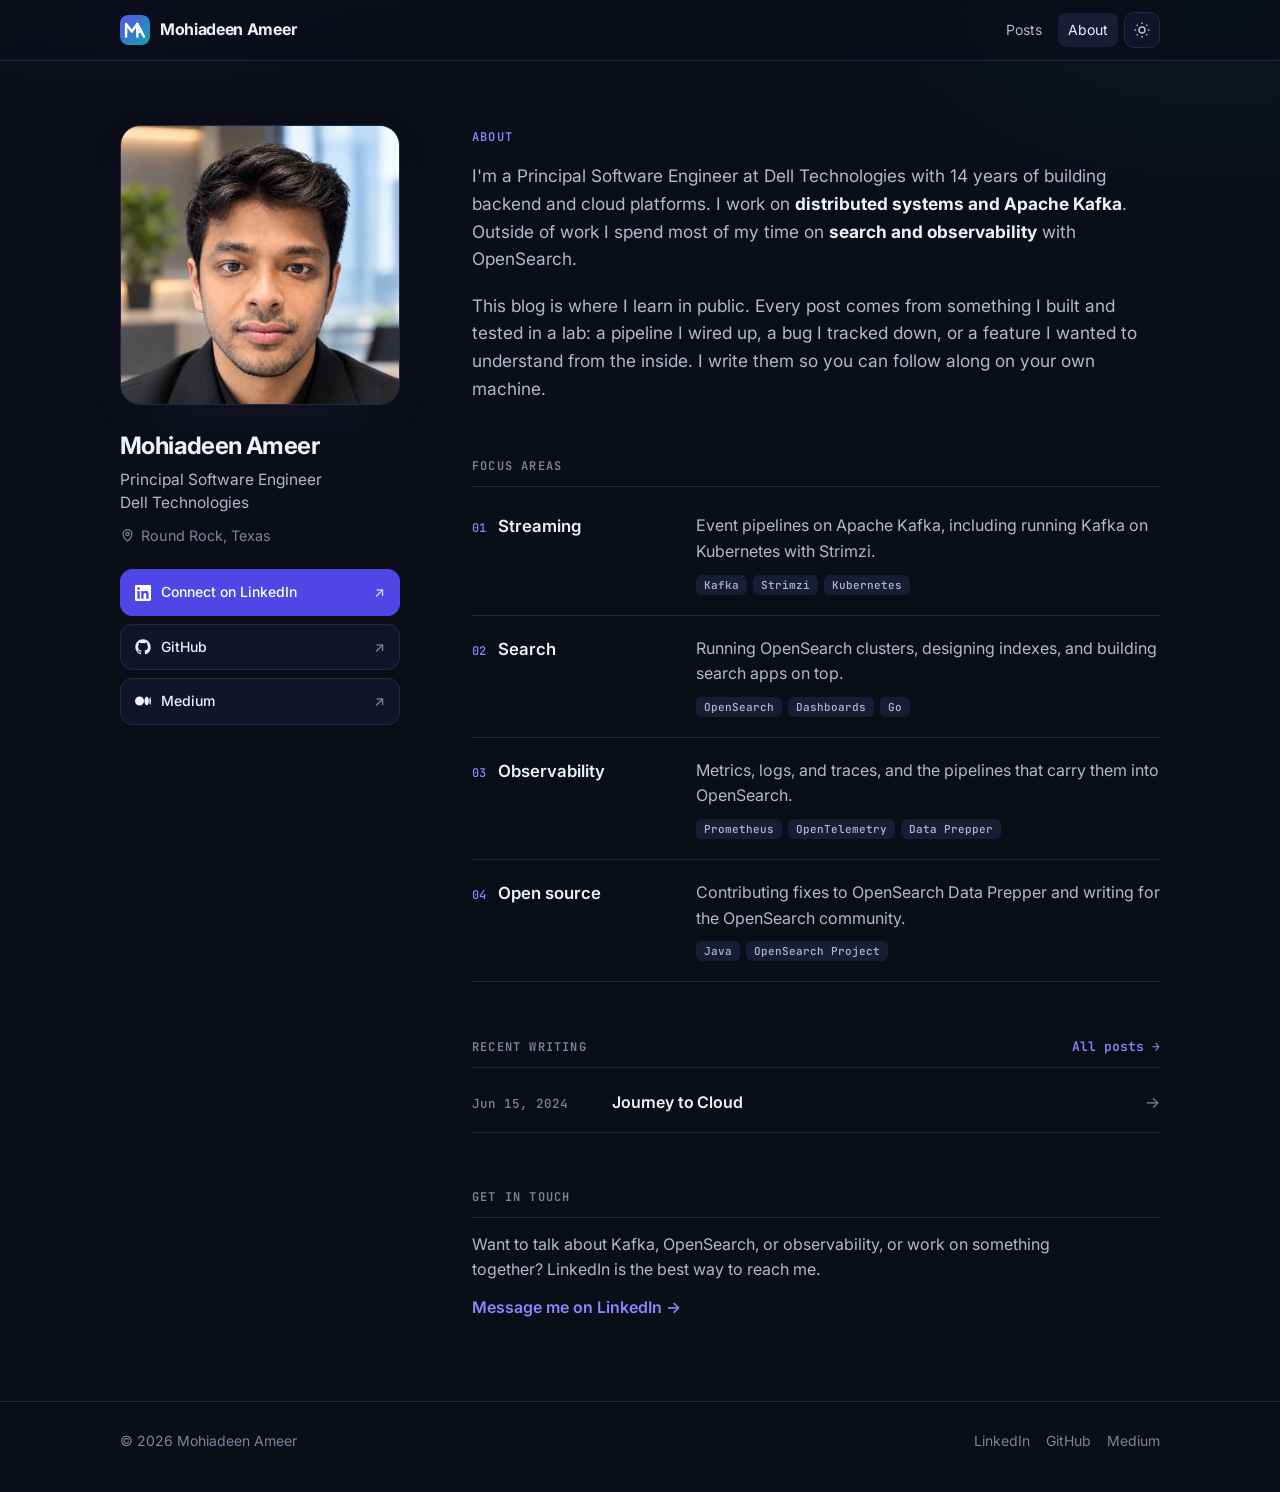
==== about.html @ a3911736 "Tech Blogs: Markdown blog for GitHub Pages" ====
<!DOCTYPE html>
<html lang="en">
<head>
<meta charset="UTF-8">
<meta name="viewport" content="width=device-width, initial-scale=1.0">
<title>Tech Blogs</title>
<meta name="description" content="Mohiadeen Ameer: Principal Software Engineer at Dell Technologies, working on distributed systems, Apache Kafka, search, and observability.">
<script>var t="dark";try{t=localStorage.getItem("theme")||"dark"}catch(e){}document.documentElement.setAttribute("data-theme",t)</script>
<link rel="preconnect" href="https://fonts.googleapis.com">
<link rel="preconnect" href="https://fonts.gstatic.com" crossorigin>
<link href="https://fonts.googleapis.com/css2?family=Inter:wght@400;500;600;650;700&family=JetBrains+Mono:wght@400;500;600;700&display=swap" rel="stylesheet">
<link rel="stylesheet" href="assets/style.css?v=8">
<link rel="icon" type="image/svg+xml" href="assets/favicon.svg?v=3">
<link rel="icon" type="image/png" sizes="32x32" href="assets/favicon-32.png?v=3">
<link rel="shortcut icon" href="favicon.ico?v=3">
<link rel="apple-touch-icon" href="assets/apple-touch-icon.png?v=3">
</head>
<body>
<header class="topbar">
  <div class="wrap">
    <a class="brand" href="./"><img class="brand-logo" src="assets/logo.svg" alt="" width="30" height="30"><span>Mohiadeen Ameer</span></a>
    <nav class="nav">
      <a href="./">Posts</a>
      <a href="about.html" aria-current="page">About</a>
      <button class="icon-btn" id="themeBtn" aria-label="Toggle dark mode">
        <svg class="theme-moon" viewBox="0 0 24 24" fill="none" stroke="currentColor" stroke-width="2"><path d="M21 12.8A9 9 0 1 1 11.2 3a7 7 0 0 0 9.8 9.8z"/></svg>
        <svg class="theme-sun" viewBox="0 0 24 24" fill="none" stroke="currentColor" stroke-width="2"><circle cx="12" cy="12" r="4"/><path d="M12 2v2M12 20v2M4.9 4.9l1.4 1.4M17.7 17.7l1.4 1.4M2 12h2M20 12h2M4.9 19.1l1.4-1.4M17.7 6.3l1.4-1.4"/></svg>
      </button>
    </nav>
  </div>
</header>

<main class="wrap about">
  <aside class="profile">
    <img class="avatar" src="assets/me.jpg" alt="Portrait of Mohiadeen Ameer" width="400" height="400">
    <h1>Mohiadeen Ameer</h1>
    <p class="profile-role">Principal Software Engineer<br>Dell Technologies</p>
    <p class="profile-loc">
      <svg viewBox="0 0 24 24" fill="none" stroke="currentColor" stroke-width="2"><path d="M12 21s-7-6.1-7-11.5a7 7 0 0 1 14 0C19 14.9 12 21 12 21z"/><circle cx="12" cy="9.5" r="2.5"/></svg>
      Round Rock, Texas
    </p>
    <div class="links">
      <a class="link-row primary" href="https://www.linkedin.com/in/mohiadeen-ameer/" target="_blank" rel="noopener">
        <svg viewBox="0 0 24 24" fill="currentColor"><path d="M20.45 20.45h-3.56v-5.57c0-1.33-.02-3.04-1.85-3.04-1.85 0-2.14 1.45-2.14 2.94v5.67H9.35V9h3.41v1.56h.05c.48-.9 1.64-1.85 3.37-1.85 3.6 0 4.27 2.37 4.27 5.46v6.28zM5.34 7.43a2.06 2.06 0 1 1 0-4.13 2.06 2.06 0 0 1 0 4.13zM7.12 20.45H3.56V9h3.56v11.45zM22.22 0H1.77C.79 0 0 .77 0 1.73v20.54C0 23.23.79 24 1.77 24h20.45c.98 0 1.78-.77 1.78-1.73V1.73C24 .77 23.2 0 22.22 0z"/></svg>
        <span>Connect on LinkedIn</span><span class="arrow">↗</span>
      </a>
      <a class="link-row" href="https://github.com/mohiadeen-ameer" target="_blank" rel="noopener">
        <svg viewBox="0 0 24 24" fill="currentColor"><path d="M12 .5C5.65.5.5 5.65.5 12c0 5.08 3.29 9.39 7.86 10.91.58.1.79-.25.79-.56v-2c-3.2.7-3.87-1.37-3.87-1.37-.52-1.33-1.28-1.68-1.28-1.68-1.04-.71.08-.7.08-.7 1.15.08 1.76 1.18 1.76 1.18 1.03 1.76 2.69 1.25 3.35.96.1-.75.4-1.25.73-1.54-2.55-.29-5.24-1.28-5.24-5.69 0-1.26.45-2.29 1.18-3.09-.12-.29-.51-1.46.11-3.05 0 0 .97-.31 3.17 1.18a11 11 0 0 1 5.77 0c2.2-1.49 3.17-1.18 3.17-1.18.62 1.59.23 2.76.11 3.05.74.8 1.18 1.83 1.18 3.09 0 4.42-2.69 5.39-5.26 5.68.41.36.78 1.06.78 2.14v3.17c0 .31.21.67.8.56A11.5 11.5 0 0 0 23.5 12C23.5 5.65 18.35.5 12 .5z"/></svg>
        <span>GitHub</span><span class="arrow">↗</span>
      </a>
      <a class="link-row" href="https://medium.com/@mohiadeen-ameer" target="_blank" rel="noopener">
        <svg viewBox="0 0 24 24" fill="currentColor"><path d="M13.54 12a6.8 6.8 0 0 1-6.77 6.82A6.8 6.8 0 0 1 0 12a6.8 6.8 0 0 1 6.77-6.82A6.8 6.8 0 0 1 13.54 12zm7.42 0c0 3.54-1.51 6.42-3.38 6.42-1.87 0-3.39-2.88-3.39-6.42s1.52-6.42 3.39-6.42 3.38 2.88 3.38 6.42M24 12c0 3.17-.53 5.75-1.19 5.75-.66 0-1.19-2.58-1.19-5.75s.53-5.75 1.19-5.75C23.47 6.25 24 8.83 24 12z"/></svg>
        <span>Medium</span><span class="arrow">↗</span>
      </a>
    </div>
  </aside>

  <div class="about-main">
    <p class="kicker-line">About</p>
    <div class="prose about-bio">
      <p>I'm a Principal Software Engineer at Dell Technologies with 14 years of building backend and cloud platforms. I work on <strong>distributed systems and Apache Kafka</strong>. Outside of work I spend most of my time on <strong>search and observability</strong> with OpenSearch.</p>
      <p>This blog is where I learn in public. Every post comes from something I built and tested in a lab: a pipeline I wired up, a bug I tracked down, or a feature I wanted to understand from the inside. I write them so you can follow along on your own machine.</p>
    </div>

    <section class="about-section">
      <h3 class="section-h">Focus areas</h3>
      <div class="focus-list">
        <div class="focus-row">
          <div class="focus-k"><span class="num">01</span>Streaming</div>
          <div class="focus-v"><p>Event pipelines on Apache Kafka, including running Kafka on Kubernetes with Strimzi.</p><div class="tags"><span class="tag">Kafka</span><span class="tag">Strimzi</span><span class="tag">Kubernetes</span></div></div>
        </div>
        <div class="focus-row">
          <div class="focus-k"><span class="num">02</span>Search</div>
          <div class="focus-v"><p>Running OpenSearch clusters, designing indexes, and building search apps on top.</p><div class="tags"><span class="tag">OpenSearch</span><span class="tag">Dashboards</span><span class="tag">Go</span></div></div>
        </div>
        <div class="focus-row">
          <div class="focus-k"><span class="num">03</span>Observability</div>
          <div class="focus-v"><p>Metrics, logs, and traces, and the pipelines that carry them into OpenSearch.</p><div class="tags"><span class="tag">Prometheus</span><span class="tag">OpenTelemetry</span><span class="tag">Data Prepper</span></div></div>
        </div>
        <div class="focus-row">
          <div class="focus-k"><span class="num">04</span>Open source</div>
          <div class="focus-v"><p>Contributing fixes to OpenSearch Data Prepper and writing for the OpenSearch community.</p><div class="tags"><span class="tag">Java</span><span class="tag">OpenSearch Project</span></div></div>
        </div>
      </div>
    </section>

    <section class="about-section">
      <h3 class="section-h">Recent writing <a class="see-all" href="./">All posts →</a></h3>
      <div class="post-rows" id="latest"><p class="empty">Loading posts…</p></div>
    </section>

    <section class="about-section contact">
      <h3 class="section-h">Get in touch</h3>
      <p>Want to talk about Kafka, OpenSearch, or observability, or work on something together? LinkedIn is the best way to reach me.</p>
      <a class="contact-link" href="https://www.linkedin.com/in/mohiadeen-ameer/" target="_blank" rel="noopener">Message me on LinkedIn →</a>
    </section>
  </div>
</main>

<footer class="site-footer">
  <div class="wrap">
    <span>© <span id="year"></span> Mohiadeen Ameer</span>
    <span class="foot-links"><a href="https://www.linkedin.com/in/mohiadeen-ameer/" target="_blank" rel="noopener">LinkedIn</a><a href="https://github.com/mohiadeen-ameer" target="_blank" rel="noopener">GitHub</a><a href="https://medium.com/@mohiadeen-ameer" target="_blank" rel="noopener">Medium</a></span>
  </div>
</footer>

<script src="assets/common.js?v=8"></script>
<script>
document.getElementById("year").textContent = new Date().getFullYear();
loadPosts().then(function (posts) {
  var el = document.getElementById("latest");
  if (!posts.length) { el.innerHTML = '<p class="empty">Posts coming soon.</p>'; return; }
  el.innerHTML = posts.slice(0, 5).map(function (p) {
    return '<a class="post-row" href="post.html?p=' + encodeURIComponent(p.slug) + '">' +
      '<span class="post-row-date">' + formatDate(p.date) + "</span>" +
      '<span class="post-row-title">' + esc(p.title.split(": ")[0]) + "</span>" +
      '<span class="post-row-arrow">→</span></a>';
  }).join("");
}).catch(function () {});
</script>
</body>
</html>
---- assets/style.css ----
/* ---------- Design tokens ---------- */
:root {
  --bg: #fbfbfd;
  --bg-elev: #ffffff;
  --bg-soft: #f3f4f8;
  --ink: #0f1222;
  --ink-soft: #454a5e;
  --ink-dim: #7a7f93;
  --line: #e6e8ef;
  --accent: #4f46e5;
  --accent-2: #0ea5a4;
  --accent-soft: #eef0ff;
  --glow: rgba(79, 70, 229, 0.10);
  --shadow: 0 1px 2px rgba(15, 18, 34, .04), 0 8px 24px rgba(15, 18, 34, .06);
  --code-bg: #0f1222;
  --code-ink: #e6e8f2;
  --easy: #059669; --mid: #d97706; --hard: #dc2626;
  --radius: 14px;
  --sans: "Inter", -apple-system, BlinkMacSystemFont, "Segoe UI", sans-serif;
  --mono: "JetBrains Mono", "SF Mono", Consolas, monospace;
  color-scheme: light;
}
@media (prefers-color-scheme: dark) {
  :root:not([data-theme="light"]) {
    --bg: #0b0d17; --bg-elev: #12152a; --bg-soft: #181c35;
    --ink: #eef0fa; --ink-soft: #b4b8cc; --ink-dim: #7f849c;
    --line: #232849; --accent: #8b85ff; --accent-2: #2dd4bf;
    --accent-soft: #1d2148; --glow: rgba(139, 133, 255, 0.14);
    --shadow: 0 1px 2px rgba(0,0,0,.3), 0 8px 24px rgba(0,0,0,.35);
    --code-bg: #070912;
    --easy: #34d399; --mid: #fbbf24; --hard: #f87171;
    color-scheme: dark;
  }
}
:root[data-theme="dark"] {
  --bg: #0b0d17; --bg-elev: #12152a; --bg-soft: #181c35;
  --ink: #eef0fa; --ink-soft: #b4b8cc; --ink-dim: #7f849c;
  --line: #232849; --accent: #8b85ff; --accent-2: #2dd4bf;
  --accent-soft: #1d2148; --glow: rgba(139, 133, 255, 0.14);
  --shadow: 0 1px 2px rgba(0,0,0,.3), 0 8px 24px rgba(0,0,0,.35);
  --code-bg: #070912;
  --easy: #34d399; --mid: #fbbf24; --hard: #f87171;
  color-scheme: dark;
}

/* ---------- Base ---------- */
* { box-sizing: border-box; }
html { scroll-behavior: smooth; }
body {
  margin: 0; font-family: var(--sans); color: var(--ink); background: var(--bg);
  background-image:
    radial-gradient(ellipse 800px 420px at 10% -10%, var(--glow), transparent 60%),
    radial-gradient(ellipse 700px 380px at 95% 0%, rgba(14,165,164,.07), transparent 60%);
  background-repeat: no-repeat;
  line-height: 1.6; -webkit-font-smoothing: antialiased;
  overflow-x: hidden;
}
a { color: var(--accent); text-decoration: none; }
a:hover { text-decoration: underline; text-underline-offset: 3px; }
.wrap { max-width: 1080px; margin: 0 auto; padding: 0 20px; }
.sr-only { position: absolute; width: 1px; height: 1px; overflow: hidden; clip: rect(0 0 0 0); }

/* ---------- Top bar ---------- */
.topbar {
  position: sticky; top: 0; z-index: 20;
  backdrop-filter: saturate(160%) blur(12px); -webkit-backdrop-filter: saturate(160%) blur(12px);
  background: color-mix(in srgb, var(--bg) 78%, transparent);
  border-bottom: 1px solid var(--line);
}
.topbar .wrap { display: flex; align-items: center; justify-content: space-between; height: 60px; gap: 12px; }
.brand { display: flex; align-items: center; gap: 10px; font-weight: 700; color: var(--ink); letter-spacing: -.02em; }
.brand:hover { text-decoration: none; }
.brand-logo { width: 30px; height: 30px; display: block; border-radius: 8px; }
.brand-mark {
  width: 28px; height: 28px; border-radius: 8px; display: grid; place-items: center;
  background: linear-gradient(135deg, var(--accent), var(--accent-2)); color: #fff;
  font: 700 12px var(--sans); letter-spacing: .02em;
}
.nav { display: flex; align-items: center; gap: 6px; }
.nav a { color: var(--ink-soft); font-size: 14px; padding: 6px 10px; border-radius: 8px; }
.nav a:hover { background: var(--bg-soft); color: var(--ink); text-decoration: none; }
.icon-btn {
  width: 36px; height: 36px; border-radius: 10px; border: 1px solid var(--line);
  background: var(--bg-elev); color: var(--ink-soft); cursor: pointer; display: grid; place-items: center;
}
.icon-btn:hover { color: var(--ink); border-color: var(--accent); }
.icon-btn svg { width: 18px; height: 18px; }
.theme-sun { display: none; }
:root[data-theme="dark"] .theme-sun { display: block; }
:root[data-theme="dark"] .theme-moon { display: none; }
@media (prefers-color-scheme: dark) {
  :root:not([data-theme="light"]) .theme-sun { display: block; }
  :root:not([data-theme="light"]) .theme-moon { display: none; }
}

/* ---------- Hero ---------- */
.hero { padding: 64px 0 28px; }
.eyebrow {
  display: inline-flex; align-items: center; gap: 8px; font: 600 12px var(--mono);
  letter-spacing: .08em; text-transform: uppercase; color: var(--accent);
  background: var(--accent-soft); padding: 6px 12px; border-radius: 999px;
}
.eyebrow::before { content: ""; width: 6px; height: 6px; border-radius: 50%; background: var(--accent-2); box-shadow: 0 0 0 3px color-mix(in srgb, var(--accent-2) 25%, transparent); }
.hero h1 { font-size: clamp(2rem, 5vw, 3.2rem); line-height: 1.1; letter-spacing: -.035em; margin: 18px 0 14px; max-width: 18ch; }
.hero h1 .grad { background: linear-gradient(90deg, var(--accent), var(--accent-2)); -webkit-background-clip: text; background-clip: text; color: transparent; }
.hero p { color: var(--ink-soft); font-size: 1.1rem; max-width: 60ch; margin: 0; }
.stats { display: flex; gap: 24px; margin-top: 24px; font: 500 13px var(--mono); color: var(--ink-dim); flex-wrap: wrap; }
.stats b { color: var(--ink); font-weight: 600; }

.page-head { display: flex; align-items: baseline; justify-content: space-between; gap: 16px; flex-wrap: wrap; padding: 48px 0 4px; }
.page-head h1 { font-size: clamp(1.8rem, 4vw, 2.4rem); letter-spacing: -.035em; margin: 0; }
.page-head .stats { margin-top: 0; }

/* ---------- Toolbar: search + tags ---------- */
.toolbar.toolbar-top { padding-top: 40px; }
.toolbar { display: flex; flex-direction: column; gap: 14px; padding: 20px 0 8px; }
.search { position: relative; }
.search input {
  width: 100%; height: 48px; padding: 0 48px 0 44px; border-radius: 12px; font: inherit; font-size: 15px;
  border: 1px solid var(--line); background: var(--bg-elev); color: var(--ink); box-shadow: var(--shadow);
}
.search input:focus { outline: none; border-color: var(--accent); box-shadow: 0 0 0 4px var(--glow); }
.search svg { position: absolute; left: 14px; top: 50%; transform: translateY(-50%); width: 18px; color: var(--ink-dim); }
.search kbd {
  position: absolute; right: 12px; top: 50%; transform: translateY(-50%);
  font: 500 12px var(--mono); color: var(--ink-dim); border: 1px solid var(--line); border-radius: 6px; padding: 2px 7px; background: var(--bg-soft);
}
.chips { display: flex; gap: 8px; flex-wrap: wrap; }
.chip {
  font: 500 12.5px var(--mono); padding: 6px 12px; border-radius: 999px; cursor: pointer;
  border: 1px solid var(--line); background: var(--bg-elev); color: var(--ink-soft);
}
.chip:hover { border-color: var(--accent); color: var(--ink); }
.chip[aria-pressed="true"] { background: var(--ink); color: var(--bg); border-color: var(--ink); }
.chip .n { opacity: .55; margin-left: 4px; }

/* ---------- Post cards ---------- */
.section-label { font: 600 12px var(--mono); letter-spacing: .08em; text-transform: uppercase; color: var(--ink-dim); margin: 28px 0 14px; }
.grid { display: grid; grid-template-columns: repeat(2, minmax(0, 1fr)); gap: 16px; }
.card {
  position: relative; display: flex; flex-direction: column; gap: 10px; padding: 22px;
  border: 1px solid var(--line); border-radius: var(--radius); background: var(--bg-elev);
  color: inherit; box-shadow: var(--shadow); transition: transform .18s ease, border-color .18s ease;
  overflow: hidden;
}
.card::after {
  content: ""; position: absolute; inset: 0 0 auto 0; height: 3px;
  background: linear-gradient(90deg, var(--accent), var(--accent-2)); opacity: 0; transition: opacity .18s;
}
.card:hover { transform: translateY(-3px); border-color: color-mix(in srgb, var(--accent) 45%, var(--line)); text-decoration: none; }
.card:hover::after { opacity: 1; }
.card.featured { grid-column: 1 / -1; padding: 30px; }
.card.featured .card-title { font-size: 1.6rem; }
.card-meta { display: flex; align-items: center; gap: 10px; font: 500 12px var(--mono); color: var(--ink-dim); flex-wrap: wrap; }
.card-title { font-size: 1.18rem; font-weight: 650; letter-spacing: -.02em; line-height: 1.3; color: var(--ink); margin: 0; }
.card:hover .card-title { color: var(--accent); }
.card-subtitle { margin: -4px 0 0; font-weight: 600; font-size: 1.02rem; letter-spacing: -.01em; color: var(--ink-soft); line-height: 1.35; }
.card.featured .card-subtitle { font-size: 1.15rem; }
.card-desc { color: var(--ink-dim); font-size: .95rem; margin: 0; }
.card-foot { display: flex; justify-content: space-between; align-items: center; gap: 10px; margin-top: auto; padding-top: 6px; flex-wrap: wrap; }
.tags { display: flex; gap: 6px; flex-wrap: wrap; }
.tag { font: 500 11px var(--mono); color: var(--ink-soft); background: var(--bg-soft); border-radius: 6px; padding: 3px 8px; }
.read-more { font: 600 13px var(--mono); color: var(--accent); white-space: nowrap; }
.badge { font: 600 11px var(--mono); padding: 3px 9px; border-radius: 999px; border: 1px solid currentColor; }
.badge.easy { color: var(--easy); } .badge.mid { color: var(--mid); } .badge.hard { color: var(--hard); }
.new-pill { font: 700 10px var(--mono); letter-spacing: .08em; color: #fff; background: linear-gradient(90deg, var(--accent), var(--accent-2)); padding: 3px 8px; border-radius: 999px; }
.empty { text-align: center; color: var(--ink-dim); padding: 48px 0; border: 1px dashed var(--line); border-radius: var(--radius); }

/* ---------- Footer ---------- */
.site-footer { margin-top: 80px; border-top: 1px solid var(--line); padding: 28px 0 40px; color: var(--ink-dim); font-size: 14px; }
.site-footer .wrap { display: flex; justify-content: space-between; gap: 12px; flex-wrap: wrap; }

/* ---------- Post page ---------- */
.progress { position: fixed; top: 0; left: 0; height: 3px; width: 0; z-index: 30; background: linear-gradient(90deg, var(--accent), var(--accent-2)); }
.post-head { padding: 48px 0 32px; max-width: none; border-bottom: 1px solid var(--line); margin-bottom: 40px; }
.back { font: 500 13px var(--mono); color: var(--ink-dim); display: inline-flex; gap: 6px; align-items: center; }
.post-head h1 { font-size: clamp(1.9rem, 4vw, 2.75rem); line-height: 1.12; letter-spacing: -.035em; margin: 16px 0 16px; max-width: 30ch; text-wrap: balance; }
.post-subtitle { display: block; margin-top: .4em; font-size: .56em; line-height: 1.3; font-weight: 600; letter-spacing: -.02em; color: var(--ink-soft); text-wrap: balance; max-width: 64ch; }
.post-head .lede { font-size: 1.08rem; color: var(--ink-dim); margin: 0 0 20px; max-width: 80ch; }
.post-layout { display: grid; grid-template-columns: minmax(0, 1fr) 230px; gap: 56px; align-items: start; }
.toc { position: sticky; top: 88px; font-size: 13.5px; border-left: 1px solid var(--line); padding-left: 16px; }
.toc-title { font: 600 11px var(--mono); letter-spacing: .08em; text-transform: uppercase; color: var(--ink-dim); margin-bottom: 10px; }
.toc a { display: block; color: var(--ink-dim); padding: 4px 0; line-height: 1.35; }
.toc a.sub { padding-left: 12px; font-size: 12.5px; }
.toc a:hover { color: var(--ink); text-decoration: none; }
.toc a.active { color: var(--accent); font-weight: 600; }

/* Article typography */
.prose { font-size: 1.05rem; color: var(--ink); max-width: 720px; min-width: 0; }
.prose > * + * { margin-top: 1.1em; }
.prose p, .prose li { color: var(--ink-soft); }
.prose strong { color: var(--ink); }
.prose h2 { font-size: 1.6rem; letter-spacing: -.025em; margin-top: 2.2em; line-height: 1.25; scroll-margin-top: 84px; }
.prose h3 { font-size: 1.22rem; letter-spacing: -.015em; margin-top: 1.8em; scroll-margin-top: 84px; }
.prose h2 .anchor, .prose h3 .anchor { opacity: 0; margin-left: 8px; color: var(--ink-dim); font-weight: 400; }
.prose h2:hover .anchor, .prose h3:hover .anchor { opacity: 1; }
.prose ul, .prose ol { padding-left: 1.3em; }
.prose li + li { margin-top: .35em; }
.prose img { max-width: 100%; border-radius: 12px; border: 1px solid var(--line); }
.prose hr { border: 0; border-top: 1px solid var(--line); margin: 2.4em 0; }
.prose table { width: 100%; border-collapse: collapse; font-size: .95rem; display: block; overflow-x: auto; }
.prose th, .prose td { padding: 10px 12px; border-bottom: 1px solid var(--line); text-align: left; }
.prose th { font: 600 12px var(--mono); text-transform: uppercase; letter-spacing: .05em; color: var(--ink-dim); }
.prose :not(pre) > code { font: 500 .88em var(--mono); background: var(--bg-soft); border: 1px solid var(--line); padding: .1em .4em; border-radius: 6px; color: var(--ink); }
.prose blockquote { margin-left: 0; padding: 4px 0 4px 18px; border-left: 3px solid var(--line); color: var(--ink-soft); font-style: italic; }
.prose details { border: 1px solid var(--line); border-radius: 12px; padding: 12px 16px; background: var(--bg-elev); }
.prose summary { cursor: pointer; font-weight: 600; color: var(--ink); }

/* Code blocks */
.code { position: relative; border-radius: 12px; background: var(--code-bg); border: 1px solid var(--line); overflow: hidden; }
.code-head { display: flex; justify-content: space-between; align-items: center; padding: 8px 12px 8px 16px; font: 500 11.5px var(--mono); color: #8b90a8; border-bottom: 1px solid rgba(255,255,255,.06); }
.code pre { margin: 0; padding: 16px; overflow-x: auto; }
.code code { font: 13.5px/1.65 var(--mono); color: var(--code-ink); }
.copy { font: 500 11.5px var(--mono); color: #b8bcd2; background: rgba(255,255,255,.06); border: 1px solid rgba(255,255,255,.1); border-radius: 6px; padding: 3px 9px; cursor: pointer; }
.copy:hover { color: #fff; }
.dots { display: inline-flex; gap: 6px; margin-right: 10px; vertical-align: middle; }
.dots i { width: 10px; height: 10px; border-radius: 50%; background: #ff5f57; }
.dots i:nth-child(2) { background: #febc2e; } .dots i:nth-child(3) { background: #28c840; }
.term .prompt { color: #34d399; user-select: none; }
.term .out { color: #8b90a8; }
/* highlight.js tokens */
.hljs-keyword, .hljs-selector-tag, .hljs-literal { color: #c4a1ff; }
.hljs-string, .hljs-attr-value { color: #9ee6a8; }
.hljs-number, .hljs-built_in { color: #ffb86c; }
.hljs-comment { color: #6b7091; font-style: italic; }
.hljs-title, .hljs-function .hljs-title, .hljs-section { color: #7cc7ff; }
.hljs-attr, .hljs-attribute, .hljs-property, .hljs-variable { color: #ffd479; }
.hljs-type, .hljs-meta { color: #5eead4; }

/* Callouts:  > [!NOTE] / [!TIP] / [!WARNING] */
.callout { border-radius: 12px; padding: 14px 18px; border: 1px solid var(--line); background: var(--bg-elev); font-style: normal; border-left: 4px solid var(--c); }
.callout p { color: var(--ink-soft); margin: 0; }
.callout p + p { margin-top: .6em; }
.callout-title { font: 700 12px var(--mono); letter-spacing: .06em; text-transform: uppercase; color: var(--c); margin-bottom: 6px; }
.callout.note { --c: var(--accent); } .callout.tip { --c: var(--easy); } .callout.warning { --c: var(--mid); }

/* Quiz:  ```quiz {json} ``` */
.quiz { border: 1px solid var(--line); border-radius: 14px; padding: 20px; background: var(--bg-elev); box-shadow: var(--shadow); }
.quiz-label { font: 700 11px var(--mono); letter-spacing: .08em; text-transform: uppercase; color: var(--accent); }
.quiz-q { font-weight: 600; color: var(--ink); margin: 8px 0 14px; }
.quiz-opts { display: grid; gap: 8px; }
.quiz-opt { text-align: left; font: inherit; font-size: .97rem; padding: 11px 14px; border-radius: 10px; border: 1px solid var(--line); background: var(--bg); color: var(--ink); cursor: pointer; }
.quiz-opt:hover:not(:disabled) { border-color: var(--accent); }
.quiz-opt.right { border-color: var(--easy); background: color-mix(in srgb, var(--easy) 12%, var(--bg)); }
.quiz-opt.wrong { border-color: var(--hard); background: color-mix(in srgb, var(--hard) 10%, var(--bg)); }
.quiz-opt:disabled { cursor: default; }
.quiz-why { margin-top: 12px; color: var(--ink-soft); font-size: .95rem; display: none; }
.quiz.done .quiz-why { display: block; }

/* Prev / next */
.post-nav { display: grid; grid-template-columns: 1fr 1fr; gap: 14px; margin-top: 56px; max-width: 720px; }
.post-nav a { border: 1px solid var(--line); border-radius: 12px; padding: 16px; background: var(--bg-elev); color: var(--ink); }
.post-nav a:hover { border-color: var(--accent); text-decoration: none; }
.post-nav small { display: block; font: 500 11.5px var(--mono); color: var(--ink-dim); margin-bottom: 4px; }
.post-nav .next { text-align: right; grid-column: 2; }

/* ---------- Responsive ---------- */
@media (max-width: 900px) {
  .post-layout { grid-template-columns: 1fr; }
  .toc { display: none; }
}
@media (max-width: 640px) {
  .wrap { padding: 0 16px; }
  .grid { grid-template-columns: 1fr; }
  .card.featured { padding: 22px; }
  .card.featured .card-title { font-size: 1.3rem; }
  .hero { padding-top: 40px; }
  .nav a { display: none; }
  .search kbd { display: none; }
  .post-nav { grid-template-columns: 1fr; }
  .post-nav .next { grid-column: 1; }
}
@media (prefers-reduced-motion: reduce) {
  * { transition: none !important; scroll-behavior: auto !important; }
}

/* ---------- About page ---------- */
.nav a[aria-current="page"] { color: var(--ink); background: var(--bg-soft); }
.foot-links { display: inline-flex; gap: 16px; }
.foot-links a { color: var(--ink-dim); }
.foot-links a:hover { color: var(--accent); }

.about { display: grid; grid-template-columns: 280px minmax(0, 1fr); gap: 72px; padding-top: 64px; align-items: start; }
.profile { position: sticky; top: 92px; }
.avatar {
  width: 100%; max-width: 280px; aspect-ratio: 1; height: auto; object-fit: cover; display: block;
  border-radius: 20px; border: 1px solid var(--line);
  box-shadow: 0 20px 50px -20px var(--glow), var(--shadow);
}
.profile h1 { font-size: 1.5rem; letter-spacing: -.025em; margin: 22px 0 4px; }
.profile-role { color: var(--ink-soft); margin: 0 0 10px; font-size: .97rem; line-height: 1.45; }
.profile-loc { display: flex; align-items: center; gap: 6px; color: var(--ink-dim); font-size: .9rem; margin: 0 0 22px; }
.profile-loc svg { width: 15px; height: 15px; }
.links { display: grid; gap: 8px; }
.link-row {
  display: flex; align-items: center; gap: 10px; padding: 11px 14px; border-radius: 12px;
  border: 1px solid var(--line); background: var(--bg-elev); color: var(--ink); font-size: 14px; font-weight: 500;
  transition: border-color .15s, transform .15s;
}
.link-row svg { width: 16px; height: 16px; flex-shrink: 0; }
.link-row .arrow { margin-left: auto; color: var(--ink-dim); }
.link-row:hover { border-color: var(--accent); text-decoration: none; transform: translateX(2px); }
.link-row.primary { background: #4f46e5; border-color: #4f46e5; color: #fff; }
.link-row.primary .arrow { color: rgba(255,255,255,.8); }
.link-row.primary:hover { filter: brightness(1.08); }

.kicker-line { font: 600 12px var(--mono); letter-spacing: .1em; text-transform: uppercase; color: var(--accent); margin: 0 0 14px; padding-top: 4px; }
.statement { font-size: clamp(1.7rem, 3.6vw, 2.5rem); line-height: 1.18; letter-spacing: -.035em; margin: 0 0 26px; font-weight: 700; }
.statement .grad { background: linear-gradient(90deg, var(--accent), var(--accent-2)); -webkit-background-clip: text; background-clip: text; color: transparent; }
.about-bio { font-size: 1.08rem; max-width: 64ch; }
.about-section { margin-top: 56px; }
.section-h {
  display: flex; justify-content: space-between; align-items: baseline;
  font: 600 12px var(--mono); letter-spacing: .1em; text-transform: uppercase; color: var(--ink-dim);
  margin: 0 0 6px; padding-bottom: 12px; border-bottom: 1px solid var(--line);
}
.see-all { text-transform: none; letter-spacing: 0; font-size: 13px; }
.focus-row { display: grid; grid-template-columns: 200px minmax(0, 1fr); gap: 24px; padding: 20px 0; border-bottom: 1px solid var(--line); }
.focus-k { font-weight: 600; font-size: 1.05rem; display: flex; gap: 12px; align-items: baseline; }
.focus-k .num { font: 500 12px var(--mono); color: var(--accent); }
.focus-v p { margin: 0 0 10px; color: var(--ink-soft); }
.post-row {
  display: grid; grid-template-columns: 120px minmax(0, 1fr) auto; gap: 20px; align-items: baseline;
  padding: 16px 0; border-bottom: 1px solid var(--line); color: var(--ink);
}
.post-row:hover { text-decoration: none; }
.post-row:hover .post-row-title { color: var(--accent); }
.post-row:hover .post-row-arrow { transform: translateX(4px); color: var(--accent); }
.post-row-date { font: 500 12.5px var(--mono); color: var(--ink-dim); }
.post-row-title { font-weight: 600; letter-spacing: -.01em; }
.post-row-arrow { color: var(--ink-dim); transition: transform .15s; }
.contact p { color: var(--ink-soft); margin: 14px 0 12px; max-width: 60ch; }
.contact-link { font-weight: 600; }

@media (max-width: 900px) {
  .about { grid-template-columns: 1fr; gap: 40px; padding-top: 36px; }
  .profile { position: static; display: grid; grid-template-columns: 120px 1fr; column-gap: 20px; align-items: center; }
  .avatar { grid-row: span 3; max-width: 120px; border-radius: 16px; }
  .profile h1 { margin: 0 0 4px; }
  .profile-loc { margin: 0; }
  .links { grid-column: 1 / -1; margin-top: 20px; grid-template-columns: repeat(3, minmax(0, 1fr)); }
}
@media (max-width: 640px) {
  .profile { grid-template-columns: 88px 1fr; column-gap: 16px; }
  .avatar { max-width: 88px; }
  .profile h1 { font-size: 1.3rem; }
  .links { grid-template-columns: 1fr; }
  .focus-row { grid-template-columns: 1fr; gap: 8px; }
  .post-row { grid-template-columns: 1fr auto; gap: 4px 12px; }
  .post-row-date { grid-column: 1 / -1; }
}

/* Diagrams: ```mermaid */
.diagram {
  margin: 1.6em 0; padding: 22px 16px; border: 1px solid var(--line); border-radius: 14px;
  background: var(--bg-elev); box-shadow: var(--shadow); overflow-x: auto; text-align: center; min-height: 80px;
}
.diagram svg { max-width: 100%; height: auto; }
.diagram, .diagram * { font-size: 16px; line-height: 1.5; }
.diagram p { margin: 0; color: inherit; }
.diagram .nodeLabel, .diagram .edgeLabel, .diagram .cluster-label { white-space: nowrap; }
.diagram figcaption, .diagram-caption { font: 500 12.5px var(--mono); color: var(--ink-dim); text-align: center; margin-top: -8px; }
.diagram-error { text-align: left; font: 12px var(--mono); color: var(--ink-dim); white-space: pre-wrap; }
/* Stat strip inside posts */
.stat-strip { display: grid; grid-template-columns: repeat(auto-fit, minmax(140px, 1fr)); gap: 12px; }
.stat-strip div { border: 1px solid var(--line); border-radius: 12px; background: var(--bg-elev); padding: 16px; }
.stat-strip b { display: block; font-size: 1.6rem; letter-spacing: -.03em; color: var(--ink); line-height: 1.1; }
.stat-strip span { font: 500 12px var(--mono); color: var(--ink-dim); }
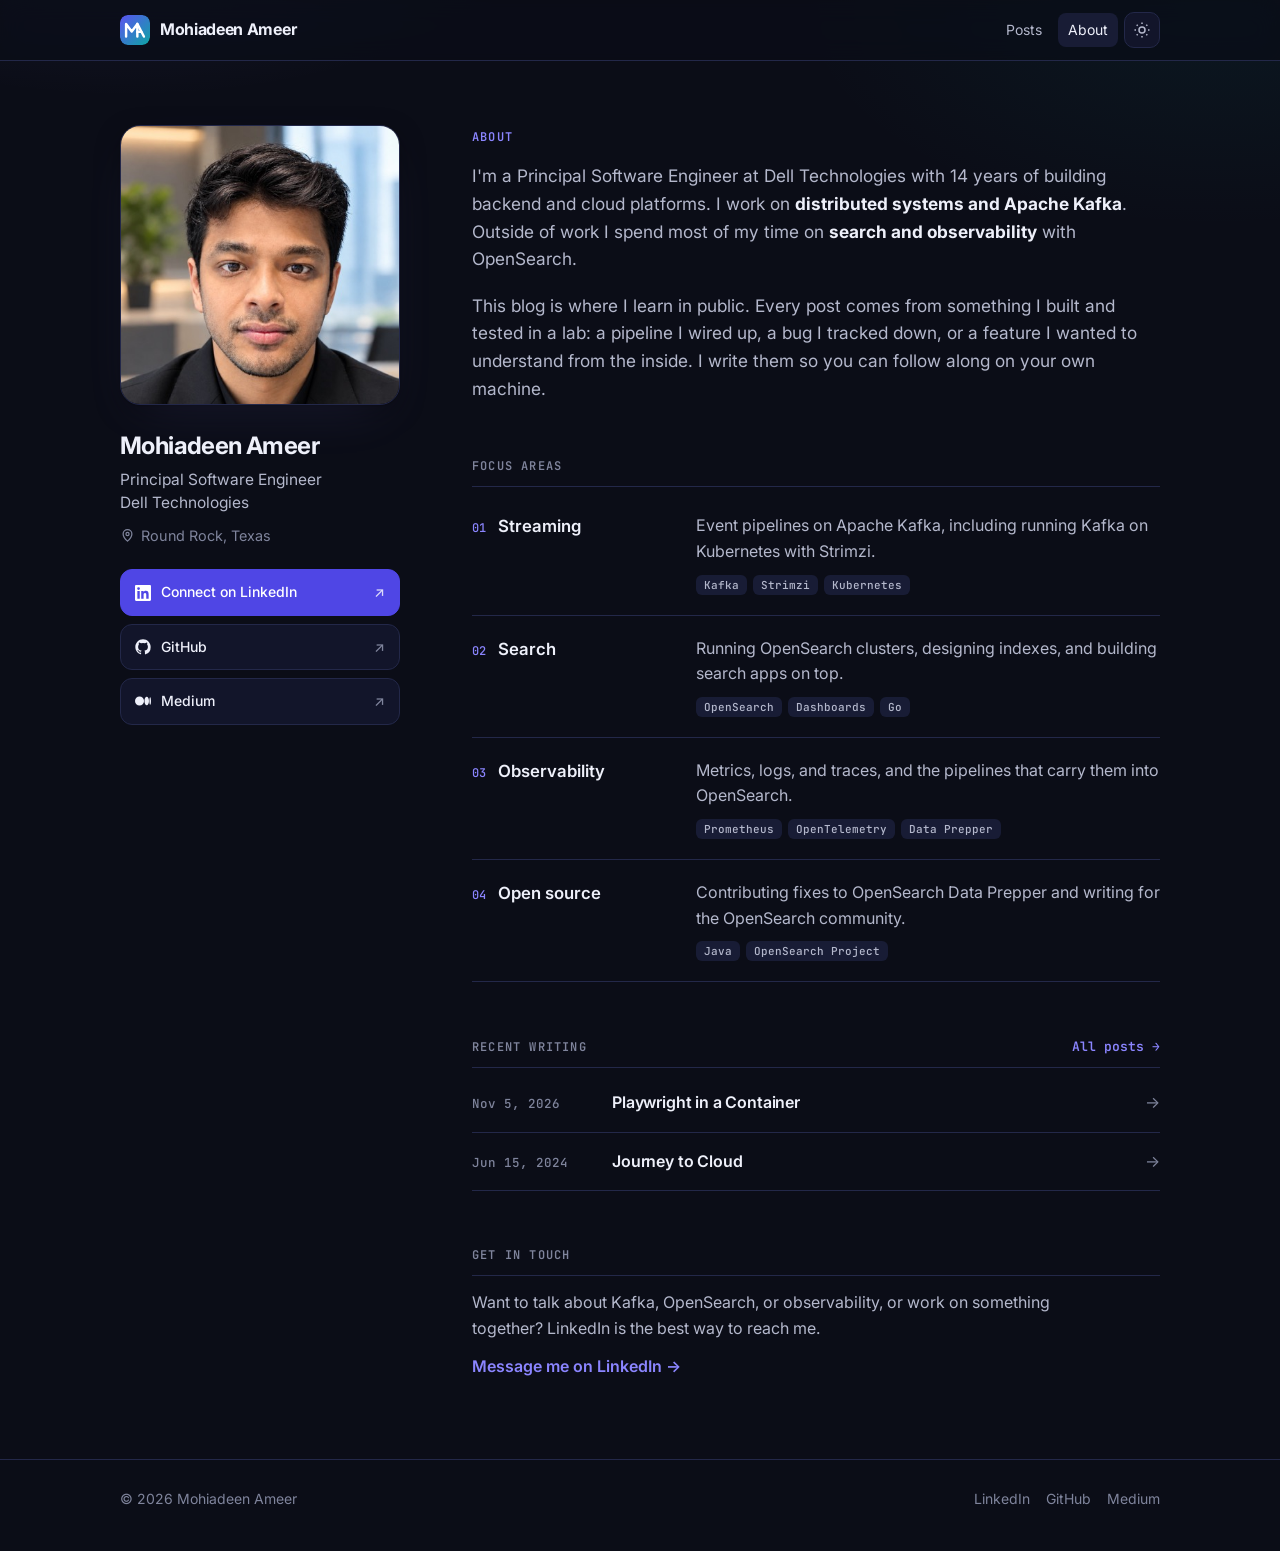
==== commit b27ff11e: "Add post: Playwright in a Container" ====
--- a/about.html
+++ b/about.html
@@ -9,7 +9,7 @@
 <link rel="preconnect" href="https://fonts.googleapis.com">
 <link rel="preconnect" href="https://fonts.gstatic.com" crossorigin>
 <link href="https://fonts.googleapis.com/css2?family=Inter:wght@400;500;600;650;700&family=JetBrains+Mono:wght@400;500;600;700&display=swap" rel="stylesheet">
-<link rel="stylesheet" href="assets/style.css?v=8">
+<link rel="stylesheet" href="assets/style.css?v=9">
 <link rel="icon" type="image/svg+xml" href="assets/favicon.svg?v=3">
 <link rel="icon" type="image/png" sizes="32x32" href="assets/favicon-32.png?v=3">
 <link rel="shortcut icon" href="favicon.ico?v=3">
@@ -104,7 +104,7 @@
   </div>
 </footer>
 
-<script src="assets/common.js?v=8"></script>
+<script src="assets/common.js?v=9"></script>
 <script>
 document.getElementById("year").textContent = new Date().getFullYear();
 loadPosts().then(function (posts) {
--- a/assets/style.css
+++ b/assets/style.css
@@ -366,3 +366,12 @@
 .stat-strip div { border: 1px solid var(--line); border-radius: 12px; background: var(--bg-elev); padding: 16px; }
 .stat-strip b { display: block; font-size: 1.6rem; letter-spacing: -.03em; color: var(--ink); line-height: 1.1; }
 .stat-strip span { font: 500 12px var(--mono); color: var(--ink-dim); }
+
+/* Figures: <figure><img><figcaption> in posts */
+.prose figure { margin: 1.6em 0; }
+.prose figure img { display: block; width: 100%; height: auto; border-radius: 12px; border: 1px solid var(--line); box-shadow: var(--shadow); }
+.prose figure.narrow img { max-width: 300px; margin: 0 auto; }
+.prose figcaption { margin-top: 10px; text-align: center; font: 500 12.5px var(--mono); color: var(--ink-dim); }
+.prose .fig-pair { display: grid; grid-template-columns: 1fr 1fr; gap: 14px; }
+.prose .fig-pair figure { margin: 0; }
+@media (max-width: 640px) { .prose .fig-pair { grid-template-columns: 1fr; } }
